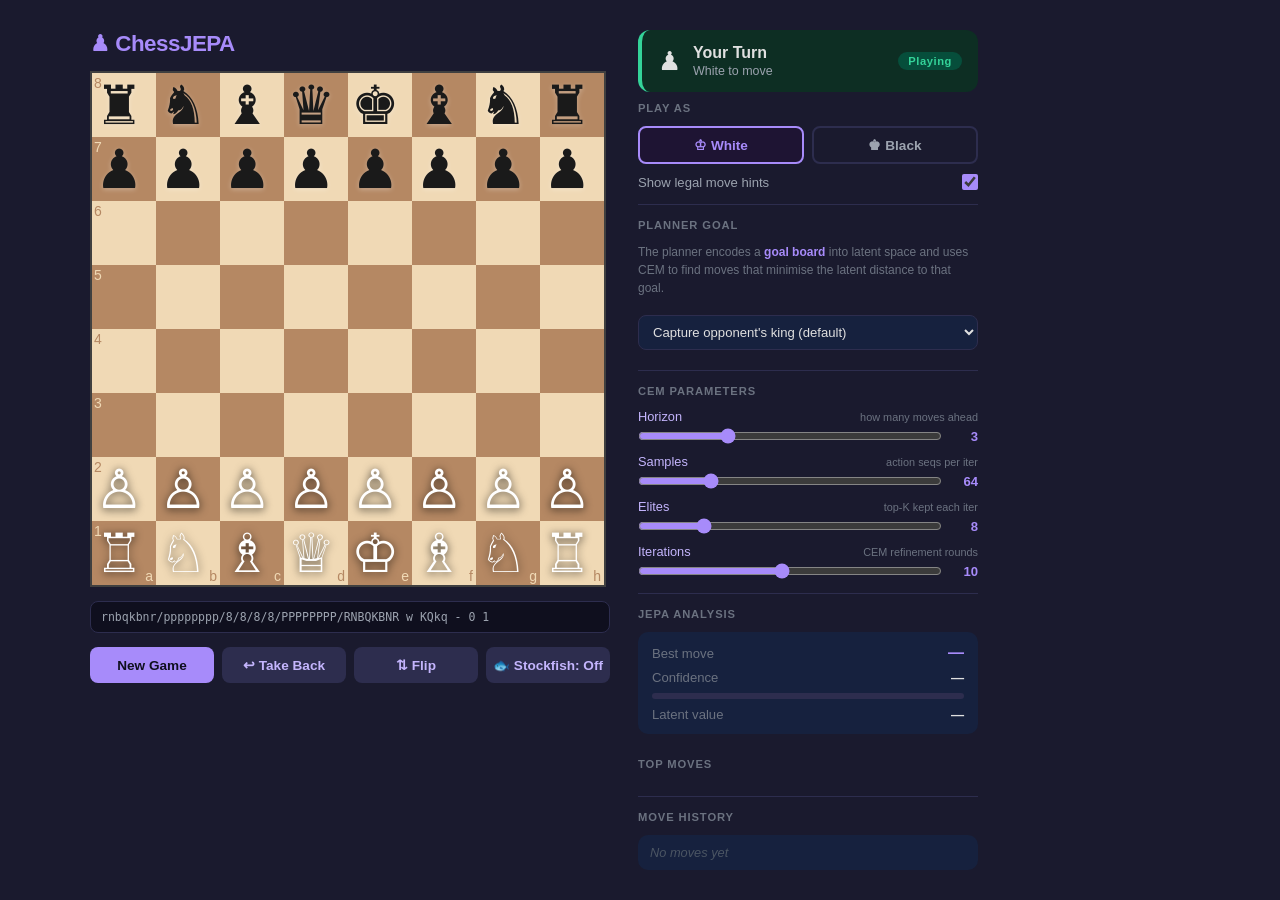
==== app/templates/index.html @ 2ab36985 "policy head" ====
<!DOCTYPE html>
<html lang="en">
<head>
<meta charset="UTF-8">
<meta name="viewport" content="width=device-width, initial-scale=1.0">
<title>ChessJEPA</title>
<link rel="stylesheet" href="/static/chessboard.min.css">
<link rel="stylesheet" href="/static/style.css">
</head>
<body>

<div class="app">

  <!-- ── Left: board ──────────────────────────────────────────────────── -->
  <div class="board-panel">

    <div class="board-header">
      <span class="logo">♟ ChessJEPA</span>
      <span id="thinkingDot" class="thinking-dot"></span>
    </div>

    <div id="board"></div>

    <div class="board-footer">
      <input id="fenInput" class="fen-input" readonly placeholder="FEN will appear here">
    </div>

    <div class="board-buttons">
      <button id="newGameBtn"      class="btn btn-primary">New Game</button>
      <button id="takeBackBtn"     class="btn btn-secondary">↩ Take Back</button>
      <button id="flipBoardBtn"    class="btn btn-secondary">⇅ Flip</button>
      <button id="stockfishBtn"    class="btn btn-secondary">🐟 Stockfish: Off</button>
    </div>

  </div>

  <!-- ── Right: settings + analysis ──────────────────────────────────── -->
  <div class="side-panel">

    <!-- Status card -->
    <div id="statusCard" class="status-card your-turn">
      <div class="status-left">
        <span id="statusIcon"  class="status-icon">♟</span>
        <div>
          <div id="statusTitle" class="status-title">Your Turn</div>
          <div id="statusSub"   class="status-sub">White to move</div>
        </div>
      </div>
      <span id="statusBadge" class="status-badge badge-playing">Playing</span>
    </div>

    <!-- Color + hints -->
    <div class="section-label">Play as</div>
    <div id="colorToggle" class="toggle-group">
      <button class="toggle-btn active" data-color="white">♔ White</button>
      <button class="toggle-btn"        data-color="black">♚ Black</button>
    </div>
    <div class="hints-row">
      <label class="hints-label" for="hintsToggle">Show legal move hints</label>
      <input id="hintsToggle" type="checkbox" checked>
    </div>

    <div class="divider"></div>

    <!-- ── Goal ─────────────────────────────────────────────────────── -->
    <div class="section-label">Planner Goal</div>

    <div class="goal-info">
      The planner encodes a <strong>goal board</strong> into latent space and uses
      CEM to find moves that minimise the latent distance to that goal.
    </div>

    <select id="goalType" class="select-input">
      <option value="king_capture">Capture opponent's king (default)</option>
      <option value="piece_capture">Capture a specific piece</option>
      <option value="target_fen">Target FEN position</option>
      <option value="preset">Preset position</option>
    </select>

    <!-- Piece capture options (shown when piece_capture selected) -->
    <div id="pieceCaptureOpts" class="goal-extra" style="display:none">
      <select id="captureTarget" class="select-input">
        <option value="q">Queen</option>
        <option value="r">Rook</option>
        <option value="b">Bishop</option>
        <option value="n">Knight</option>
        <option value="p">Pawn</option>
      </select>
    </div>

    <!-- Target FEN (shown when target_fen selected) -->
    <div id="targetFenOpts" class="goal-extra" style="display:none">
      <input id="targetFen" class="fen-input" style="background:#0f0f1e;color:#e0e0e0;"
             placeholder="Paste goal FEN here…">
    </div>

    <!-- Preset (shown when preset selected) -->
    <div id="presetOpts" class="goal-extra" style="display:none">
      <select id="presetFen" class="select-input">
        <option value="r1bqkb1r/pppp1Qpp/2n2n2/4p3/2B1P3/8/PPPP1PPP/RNB1K1NR b KQkq - 0 4">Scholar's mate</option>
        <option value="8/8/8/3k4/8/3K4/8/3Q4 w - - 0 1">Queen vs lone king</option>
        <option value="1K1k4/1P6/8/8/8/8/r7/2R5 w - - 0 1">Lucena rook endgame</option>
        <option value="4k3/8/8/4Pp2/8/8/8/4K2R w - f6 0 1">Philidor endgame</option>
      </select>
    </div>

    <div class="divider"></div>

    <!-- ── CEM parameters ────────────────────────────────────────────── -->
    <div class="section-label">CEM Parameters</div>

    <div class="sliders">

      <div class="slider-row">
        <label>Horizon <span class="slider-hint">how many moves ahead</span></label>
        <div class="slider-right">
          <input type="range" id="sliderHorizon" min="1" max="8" value="3">
          <span id="valHorizon" class="slider-val">3</span>
        </div>
      </div>

      <div class="slider-row">
        <label>Samples <span class="slider-hint">action seqs per iter</span></label>
        <div class="slider-right">
          <input type="range" id="sliderSamples" min="8" max="256" step="8" value="64">
          <span id="valSamples" class="slider-val">64</span>
        </div>
      </div>

      <div class="slider-row">
        <label>Elites <span class="slider-hint">top-K kept each iter</span></label>
        <div class="slider-right">
          <input type="range" id="sliderElites" min="2" max="32" value="8">
          <span id="valElites" class="slider-val">8</span>
        </div>
      </div>

      <div class="slider-row">
        <label>Iterations <span class="slider-hint">CEM refinement rounds</span></label>
        <div class="slider-right">
          <input type="range" id="sliderIters" min="1" max="20" value="10">
          <span id="valIters" class="slider-val">10</span>
        </div>
      </div>

    </div>

    <div class="divider"></div>

    <!-- ── JEPA Analysis ─────────────────────────────────────────────── -->
    <div class="section-label">JEPA Analysis</div>

    <div class="analysis-card">
      <div class="analysis-row">
        <span class="analysis-label">Best move</span>
        <span id="bestMoveSan" class="analysis-value best-move">—</span>
      </div>
      <div class="analysis-row">
        <span class="analysis-label">Confidence</span>
        <span id="confidencePct" class="analysis-value">—</span>
      </div>
      <div class="conf-bar-bg">
        <div id="confidenceBar" class="conf-bar-fill" style="width:0%"></div>
      </div>
      <div class="analysis-row">
        <span class="analysis-label">Latent value</span>
        <span id="predValue" class="analysis-value">—</span>
      </div>
    </div>

    <div class="section-label" style="margin-top:14px">Top moves</div>
    <div id="topMovesList" class="top-moves-list"></div>

    <div class="divider"></div>

    <!-- Move history -->
    <div class="section-label">Move History</div>
    <div id="moveHistory" class="move-history">
      <span class="history-empty">No moves yet</span>
    </div>

  </div>
</div>

<script src="/static/jquery.min.js"></script>
<script src="/static/chessboard.min.js"></script>
<script src="/static/chess.min.js"></script>
<script src="/static/app.js"></script>
</body>
</html>
---- static/chessboard.min.css ----
/*! chessboard.js v1.0.0 | (c) 2019 Chris Oakman | MIT License chessboardjs.com/license */
.clearfix-7da63{clear:both}.board-b72b1{border:2px solid #404040;box-sizing:content-box}.square-55d63{float:left;position:relative;-webkit-touch-callout:none;-webkit-user-select:none;-khtml-user-select:none;-moz-user-select:none;-ms-user-select:none;user-select:none}.white-1e1d7{background-color:#f0d9b5;color:#b58863}.black-3c85d{background-color:#b58863;color:#f0d9b5}.highlight1-32417,.highlight2-9c5d2{box-shadow:inset 0 0 3px 3px #ff0}.notation-322f9{cursor:default;font-family:"Helvetica Neue",Helvetica,Arial,sans-serif;font-size:14px;position:absolute}.alpha-d2270{bottom:1px;right:3px}.numeric-fc462{top:2px;left:2px}
---- static/style.css ----
/* ── Reset & base ───────────────────────────────────────────────────────── */
*, *::before, *::after { box-sizing: border-box; margin: 0; padding: 0; }

body {
  font-family: -apple-system, BlinkMacSystemFont, 'Segoe UI', sans-serif;
  background: #1a1a2e;
  color: #e0e0e0;
  min-height: 100vh;
  display: flex;
  align-items: center;
  justify-content: center;
  padding: 24px;
}

/* ── App layout ─────────────────────────────────────────────────────────── */
.app {
  display: flex;
  gap: 28px;
  align-items: flex-start;
  width: 100%;
  max-width: 1100px;
}

/* ── Board panel ────────────────────────────────────────────────────────── */
.board-panel {
  flex-shrink: 0;
  display: flex;
  flex-direction: column;
  gap: 14px;
  transition: opacity 0.2s;
}

.board-panel.disabled {
  opacity: 0.7;
  pointer-events: none;
}

.board-header {
  display: flex;
  align-items: center;
  gap: 10px;
}

.logo {
  font-size: 1.4rem;
  font-weight: 700;
  color: #a78bfa;
  letter-spacing: -0.5px;
}

/* ── Board size ─────────────────────────────────────────────────────────── */
#board {
  width: 520px !important;
}

/* Legal / selected / ai square highlights */
.sq-selected { background: rgba(246, 246, 105, 0.55) !important; }
.sq-legal    { background: rgba(0, 200, 100, 0.35) !important; }
.sq-ai       { background: rgba(167, 139, 250, 0.45) !important; }

/* ── Thinking dot ───────────────────────────────────────────────────────── */
.thinking-dot {
  width: 10px; height: 10px;
  border-radius: 50%;
  background: #a78bfa;
  opacity: 0;
  transition: opacity 0.3s;
}
.thinking-dot.active {
  opacity: 1;
  animation: pulse 0.9s ease-in-out infinite;
}
@keyframes pulse {
  0%, 100% { transform: scale(1);   opacity: 1; }
  50%       { transform: scale(1.5); opacity: 0.5; }
}

/* ── FEN input ──────────────────────────────────────────────────────────── */
.fen-input {
  width: 100%;
  background: #0f0f1e;
  border: 1px solid #2d2d4e;
  border-radius: 8px;
  color: #9ca3af;
  font-size: 0.72rem;
  font-family: monospace;
  padding: 8px 10px;
  cursor: default;
}

/* ── Buttons ────────────────────────────────────────────────────────────── */
.board-buttons {
  display: flex;
  gap: 8px;
}

.btn {
  flex: 1;
  padding: 10px 0;
  border: none;
  border-radius: 8px;
  font-size: 0.85rem;
  font-weight: 600;
  cursor: pointer;
  transition: filter 0.15s, transform 0.1s;
}
.btn:active { transform: scale(0.97); }
.btn:hover  { filter: brightness(1.15); }

.btn-primary   { background: #a78bfa; color: #0f0f1e; }
.btn-secondary { background: #2d2d4e; color: #c4b5fd; }

/* ── Side panel ─────────────────────────────────────────────────────────── */
.side-panel {
  flex: 1;
  display: flex;
  flex-direction: column;
  gap: 10px;
  min-width: 260px;
  max-width: 340px;
}

.section-label {
  font-size: 0.7rem;
  font-weight: 700;
  text-transform: uppercase;
  letter-spacing: 0.08em;
  color: #6b7280;
  margin-bottom: 2px;
}

.divider {
  height: 1px;
  background: #2d2d4e;
  margin: 4px 0;
}

/* ── Status card ────────────────────────────────────────────────────────── */
.status-card {
  display: flex;
  align-items: center;
  justify-content: space-between;
  padding: 14px 16px;
  border-radius: 12px;
  border-left: 4px solid transparent;
  background: #16213e;
  transition: background 0.3s, border-color 0.3s;
}

.status-left { display: flex; align-items: center; gap: 12px; }

.status-icon  { font-size: 1.6rem; }
.status-title { font-size: 1rem; font-weight: 700; }
.status-sub   { font-size: 0.78rem; color: #9ca3af; margin-top: 2px; }

.status-card.your-turn { border-color: #34d399; background: #0d2e23; }
.status-card.ai-turn   { border-color: #a78bfa; background: #1e1433; }
.status-card.in-check  { border-color: #f59e0b; background: #2d1f00; }
.status-card.game-over { border-color: #ef4444; background: #2d0f0f; }

.status-badge {
  font-size: 0.7rem;
  font-weight: 700;
  padding: 3px 10px;
  border-radius: 999px;
  letter-spacing: 0.05em;
}
.badge-playing  { background: #064e3b; color: #34d399; }
.badge-ai       { background: #2e1065; color: #c4b5fd; }
.badge-check    { background: #451a03; color: #f59e0b; }
.badge-gameover { background: #450a0a; color: #f87171; }
.badge-draw     { background: #1f2937; color: #9ca3af; }

/* ── Color toggle ───────────────────────────────────────────────────────── */
.toggle-group {
  display: flex;
  gap: 8px;
}

.toggle-btn {
  flex: 1;
  padding: 9px 0;
  border: 2px solid #2d2d4e;
  border-radius: 8px;
  background: transparent;
  color: #9ca3af;
  font-size: 0.85rem;
  font-weight: 600;
  cursor: pointer;
  transition: all 0.15s;
}
.toggle-btn.active {
  border-color: #a78bfa;
  color: #a78bfa;
  background: #1e1433;
}

/* ── Hints row ──────────────────────────────────────────────────────────── */
.hints-row {
  display: flex;
  align-items: center;
  justify-content: space-between;
  font-size: 0.82rem;
  color: #9ca3af;
}
.hints-row input[type="checkbox"] { width: 16px; height: 16px; cursor: pointer; accent-color: #a78bfa; }

/* ── Analysis card ──────────────────────────────────────────────────────── */
.analysis-card {
  background: #16213e;
  border-radius: 10px;
  padding: 12px 14px;
  display: flex;
  flex-direction: column;
  gap: 8px;
}

.analysis-row {
  display: flex;
  justify-content: space-between;
  align-items: center;
  font-size: 0.82rem;
}

.analysis-label { color: #6b7280; }
.analysis-value { font-weight: 600; color: #e0e0e0; }
.best-move      { font-size: 1rem; color: #a78bfa; }

.conf-bar-bg {
  height: 6px;
  background: #2d2d4e;
  border-radius: 999px;
  overflow: hidden;
}
.conf-bar-fill {
  height: 100%;
  background: linear-gradient(90deg, #6366f1, #a78bfa);
  border-radius: 999px;
  transition: width 0.4s ease;
}

/* ── Top moves ──────────────────────────────────────────────────────────── */
.top-moves-list {
  display: flex;
  flex-direction: column;
  gap: 5px;
}

.move-row {
  display: flex;
  align-items: center;
  gap: 8px;
  font-size: 0.8rem;
  background: #16213e;
  border-radius: 8px;
  padding: 7px 10px;
}
.move-row.best { border-left: 3px solid #a78bfa; }

.move-rank { color: #6b7280; min-width: 22px; }
.move-san  { font-weight: 600; min-width: 40px; color: #e0e0e0; }
.move-bar-wrap {
  flex: 1;
  height: 5px;
  background: #2d2d4e;
  border-radius: 999px;
  overflow: hidden;
}
.move-bar-fill {
  height: 100%;
  background: #6366f1;
  border-radius: 999px;
  transition: width 0.4s ease;
}
.move-prob { color: #9ca3af; min-width: 38px; text-align: right; }

/* ── Move history ───────────────────────────────────────────────────────── */
.move-history {
  background: #16213e;
  border-radius: 10px;
  padding: 10px 12px;
  font-size: 0.8rem;
  max-height: 160px;
  overflow-y: auto;
  display: flex;
  flex-wrap: wrap;
  gap: 4px 2px;
  align-content: flex-start;
}

.history-empty { color: #4b5563; font-style: italic; }
.history-pair  { display: flex; align-items: center; gap: 3px; margin-right: 6px; }
.history-num   { color: #6b7280; }
.history-san   { padding: 2px 5px; border-radius: 4px; }
.history-san.last { background: #2e1065; color: #c4b5fd; font-weight: 700; }

/* ── Goal & sliders ─────────────────────────────────────────────────────── */
.goal-info {
  font-size: 0.75rem;
  color: #6b7280;
  line-height: 1.5;
  margin-bottom: 8px;
}
.goal-info strong { color: #a78bfa; }

.select-input {
  width: 100%;
  background: #16213e;
  border: 1px solid #2d2d4e;
  border-radius: 8px;
  color: #e0e0e0;
  font-size: 0.82rem;
  padding: 8px 10px;
  cursor: pointer;
  margin-bottom: 6px;
}
.select-input:focus { outline: none; border-color: #a78bfa; }

.goal-extra { margin-top: 4px; }

.sliders { display: flex; flex-direction: column; gap: 10px; }

.slider-row {
  display: flex;
  flex-direction: column;
  gap: 4px;
}
.slider-row label {
  font-size: 0.8rem;
  color: #c4b5fd;
  display: flex;
  justify-content: space-between;
  align-items: baseline;
}
.slider-hint { font-size: 0.68rem; color: #6b7280; font-weight: 400; }

.slider-right {
  display: flex;
  align-items: center;
  gap: 8px;
}
.slider-right input[type=range] {
  flex: 1;
  accent-color: #a78bfa;
  cursor: pointer;
}
.slider-val {
  font-size: 0.82rem;
  font-weight: 700;
  color: #a78bfa;
  min-width: 28px;
  text-align: right;
}
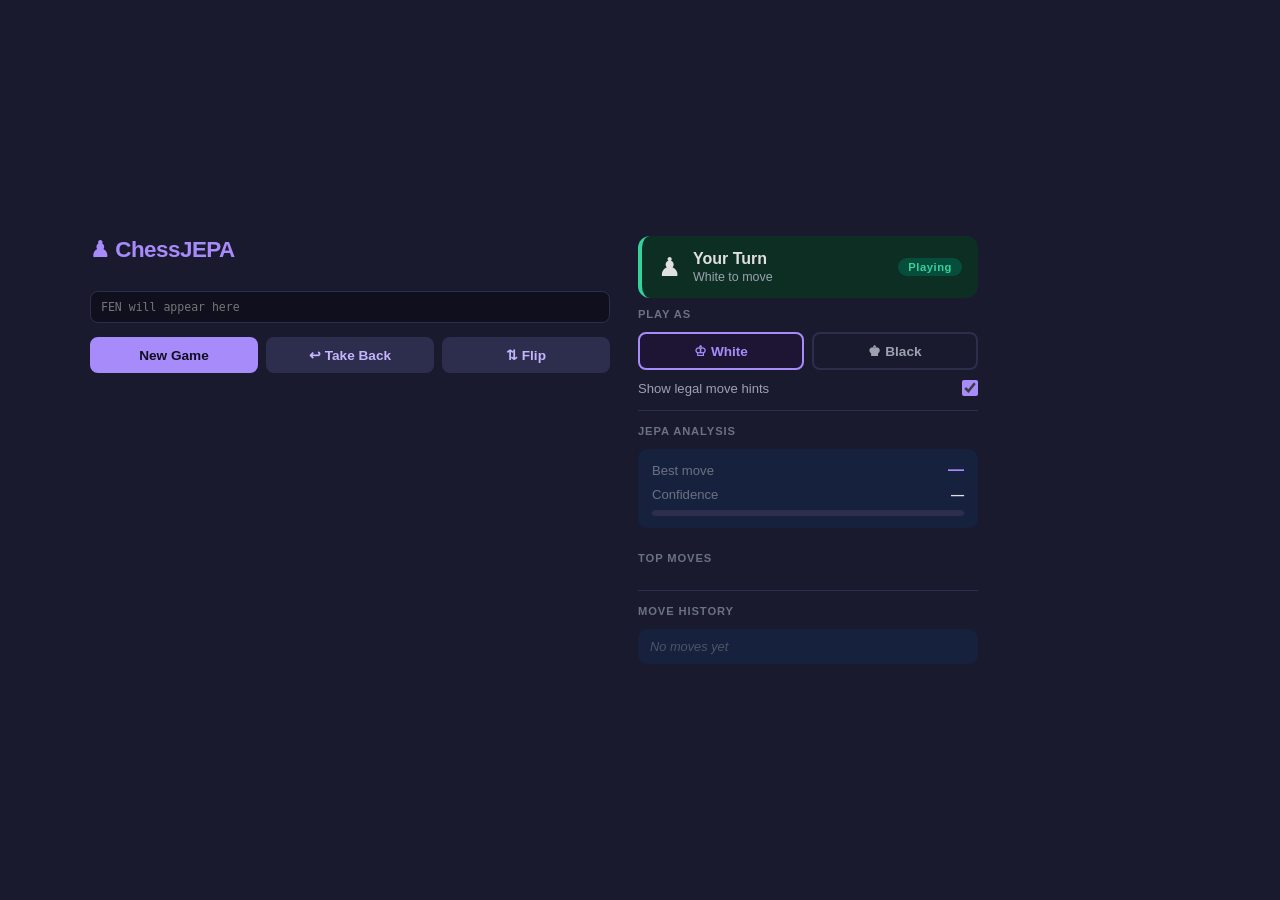
==== commit c7d2533e: "removed mean pooling" ====
--- a/app/templates/index.html
+++ b/app/templates/index.html
@@ -26,10 +26,9 @@
     </div>
 
     <div class="board-buttons">
-      <button id="newGameBtn"      class="btn btn-primary">New Game</button>
-      <button id="takeBackBtn"     class="btn btn-secondary">↩ Take Back</button>
-      <button id="flipBoardBtn"    class="btn btn-secondary">⇅ Flip</button>
-      <button id="stockfishBtn"    class="btn btn-secondary">🐟 Stockfish: Off</button>
+      <button id="newGameBtn"   class="btn btn-primary">New Game</button>
+      <button id="takeBackBtn"  class="btn btn-secondary">↩ Take Back</button>
+      <button id="flipBoardBtn" class="btn btn-secondary">⇅ Flip</button>
     </div>
 
   </div>
@@ -62,91 +61,6 @@
 
     <div class="divider"></div>
 
-    <!-- ── Goal ─────────────────────────────────────────────────────── -->
-    <div class="section-label">Planner Goal</div>
-
-    <div class="goal-info">
-      The planner encodes a <strong>goal board</strong> into latent space and uses
-      CEM to find moves that minimise the latent distance to that goal.
-    </div>
-
-    <select id="goalType" class="select-input">
-      <option value="king_capture">Capture opponent's king (default)</option>
-      <option value="piece_capture">Capture a specific piece</option>
-      <option value="target_fen">Target FEN position</option>
-      <option value="preset">Preset position</option>
-    </select>
-
-    <!-- Piece capture options (shown when piece_capture selected) -->
-    <div id="pieceCaptureOpts" class="goal-extra" style="display:none">
-      <select id="captureTarget" class="select-input">
-        <option value="q">Queen</option>
-        <option value="r">Rook</option>
-        <option value="b">Bishop</option>
-        <option value="n">Knight</option>
-        <option value="p">Pawn</option>
-      </select>
-    </div>
-
-    <!-- Target FEN (shown when target_fen selected) -->
-    <div id="targetFenOpts" class="goal-extra" style="display:none">
-      <input id="targetFen" class="fen-input" style="background:#0f0f1e;color:#e0e0e0;"
-             placeholder="Paste goal FEN here…">
-    </div>
-
-    <!-- Preset (shown when preset selected) -->
-    <div id="presetOpts" class="goal-extra" style="display:none">
-      <select id="presetFen" class="select-input">
-        <option value="r1bqkb1r/pppp1Qpp/2n2n2/4p3/2B1P3/8/PPPP1PPP/RNB1K1NR b KQkq - 0 4">Scholar's mate</option>
-        <option value="8/8/8/3k4/8/3K4/8/3Q4 w - - 0 1">Queen vs lone king</option>
-        <option value="1K1k4/1P6/8/8/8/8/r7/2R5 w - - 0 1">Lucena rook endgame</option>
-        <option value="4k3/8/8/4Pp2/8/8/8/4K2R w - f6 0 1">Philidor endgame</option>
-      </select>
-    </div>
-
-    <div class="divider"></div>
-
-    <!-- ── CEM parameters ────────────────────────────────────────────── -->
-    <div class="section-label">CEM Parameters</div>
-
-    <div class="sliders">
-
-      <div class="slider-row">
-        <label>Horizon <span class="slider-hint">how many moves ahead</span></label>
-        <div class="slider-right">
-          <input type="range" id="sliderHorizon" min="1" max="8" value="3">
-          <span id="valHorizon" class="slider-val">3</span>
-        </div>
-      </div>
-
-      <div class="slider-row">
-        <label>Samples <span class="slider-hint">action seqs per iter</span></label>
-        <div class="slider-right">
-          <input type="range" id="sliderSamples" min="8" max="256" step="8" value="64">
-          <span id="valSamples" class="slider-val">64</span>
-        </div>
-      </div>
-
-      <div class="slider-row">
-        <label>Elites <span class="slider-hint">top-K kept each iter</span></label>
-        <div class="slider-right">
-          <input type="range" id="sliderElites" min="2" max="32" value="8">
-          <span id="valElites" class="slider-val">8</span>
-        </div>
-      </div>
-
-      <div class="slider-row">
-        <label>Iterations <span class="slider-hint">CEM refinement rounds</span></label>
-        <div class="slider-right">
-          <input type="range" id="sliderIters" min="1" max="20" value="10">
-          <span id="valIters" class="slider-val">10</span>
-        </div>
-      </div>
-
-    </div>
-
-    <div class="divider"></div>
-
     <!-- ── JEPA Analysis ─────────────────────────────────────────────── -->
     <div class="section-label">JEPA Analysis</div>
 
@@ -161,10 +75,6 @@
       </div>
       <div class="conf-bar-bg">
         <div id="confidenceBar" class="conf-bar-fill" style="width:0%"></div>
-      </div>
-      <div class="analysis-row">
-        <span class="analysis-label">Latent value</span>
-        <span id="predValue" class="analysis-value">—</span>
       </div>
     </div>
 
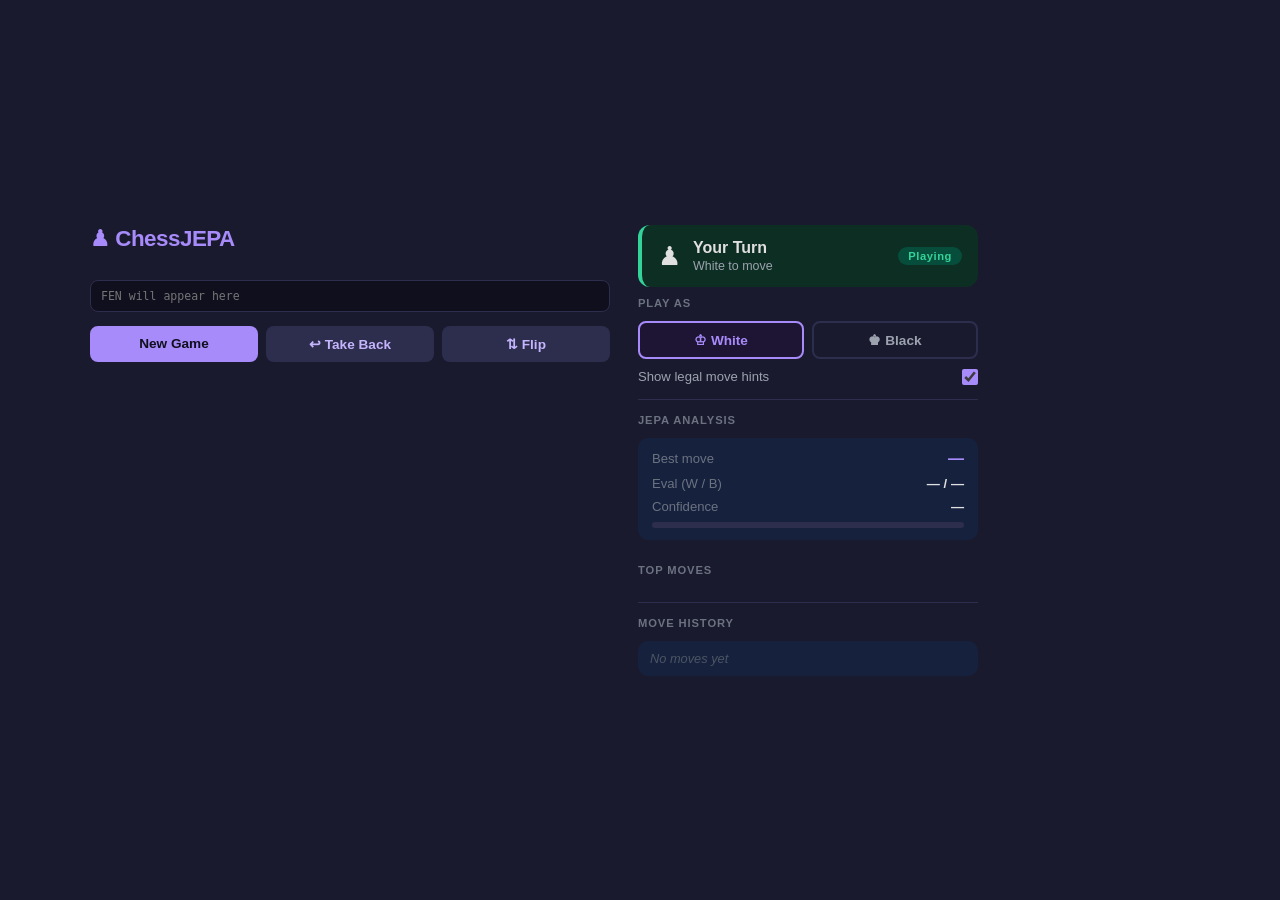
==== commit 21bf7e8f: "fix datasetpt" ====
--- a/app/templates/index.html
+++ b/app/templates/index.html
@@ -70,6 +70,10 @@
         <span id="bestMoveSan" class="analysis-value best-move">—</span>
       </div>
       <div class="analysis-row">
+        <span class="analysis-label">Eval (W / B)</span>
+        <span id="evalDisplay" class="analysis-value">— / —</span>
+      </div>
+      <div class="analysis-row">
         <span class="analysis-label">Confidence</span>
         <span id="confidencePct" class="analysis-value">—</span>
       </div>
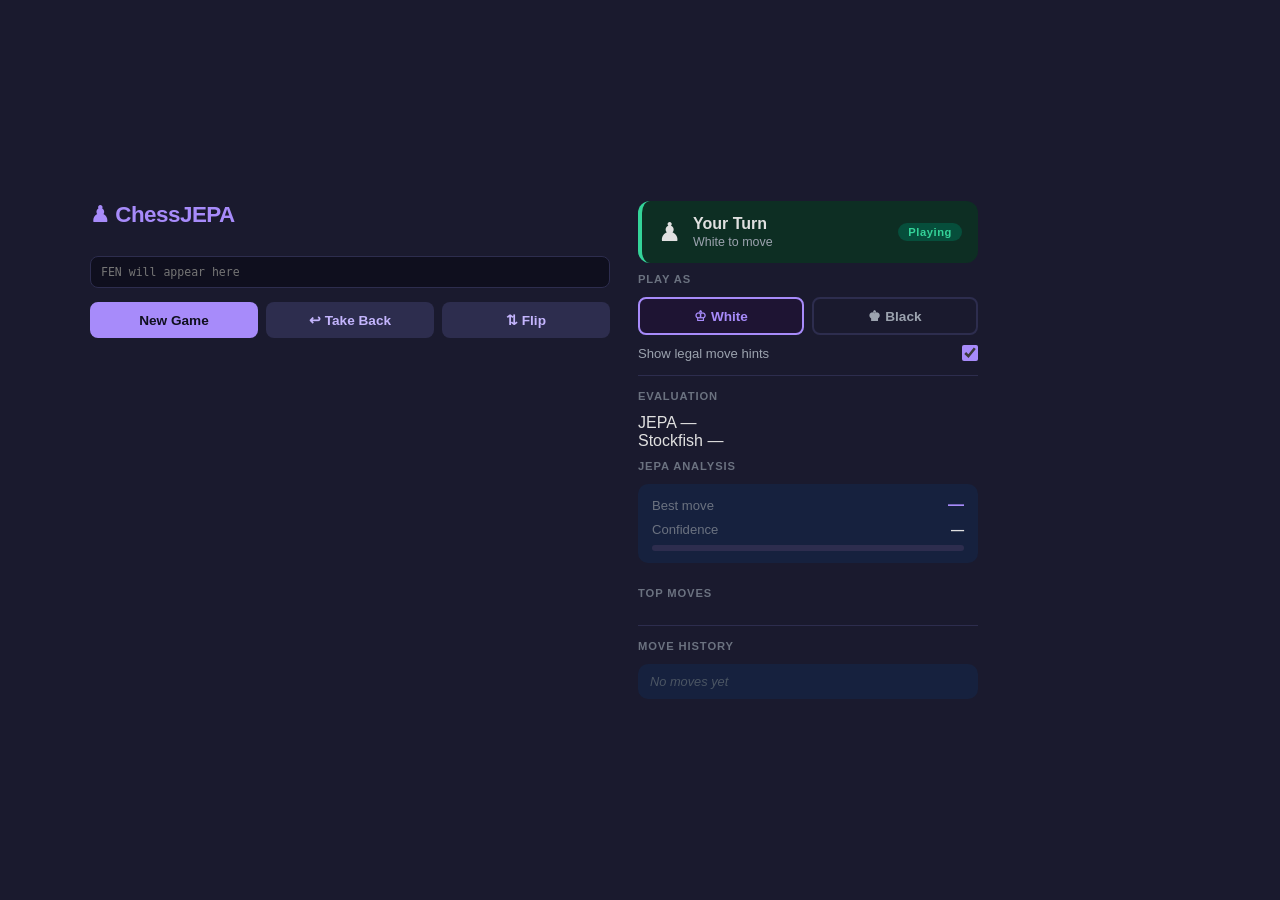
==== commit bcf2e15e: "add value head, eval bars, horizon error viz, fix server move scoring Co-Authored-By: Claude Sonnet " ====
--- a/app/templates/index.html
+++ b/app/templates/index.html
@@ -61,6 +61,28 @@
 
     <div class="divider"></div>
 
+    <!-- ── Eval bars ─────────────────────────────────────────────────── -->
+    <div class="section-label">Evaluation</div>
+    <div class="eval-bars-card">
+
+      <div class="eval-bar-row">
+        <span class="eval-bar-label">JEPA</span>
+        <span id="jepaCpLabel" class="eval-cp-label">—</span>
+        <div class="eval-bar-track">
+          <div id="jepaBar" class="eval-bar-white" style="width:50%"></div>
+        </div>
+      </div>
+
+      <div class="eval-bar-row">
+        <span class="eval-bar-label">Stockfish</span>
+        <span id="sfCpLabel" class="eval-cp-label">—</span>
+        <div class="eval-bar-track">
+          <div id="sfBar" class="eval-bar-white" style="width:50%"></div>
+        </div>
+      </div>
+
+    </div>
+
     <!-- ── JEPA Analysis ─────────────────────────────────────────────── -->
     <div class="section-label">JEPA Analysis</div>
 
@@ -68,10 +90,6 @@
       <div class="analysis-row">
         <span class="analysis-label">Best move</span>
         <span id="bestMoveSan" class="analysis-value best-move">—</span>
-      </div>
-      <div class="analysis-row">
-        <span class="analysis-label">Eval (W / B)</span>
-        <span id="evalDisplay" class="analysis-value">— / —</span>
       </div>
       <div class="analysis-row">
         <span class="analysis-label">Confidence</span>
